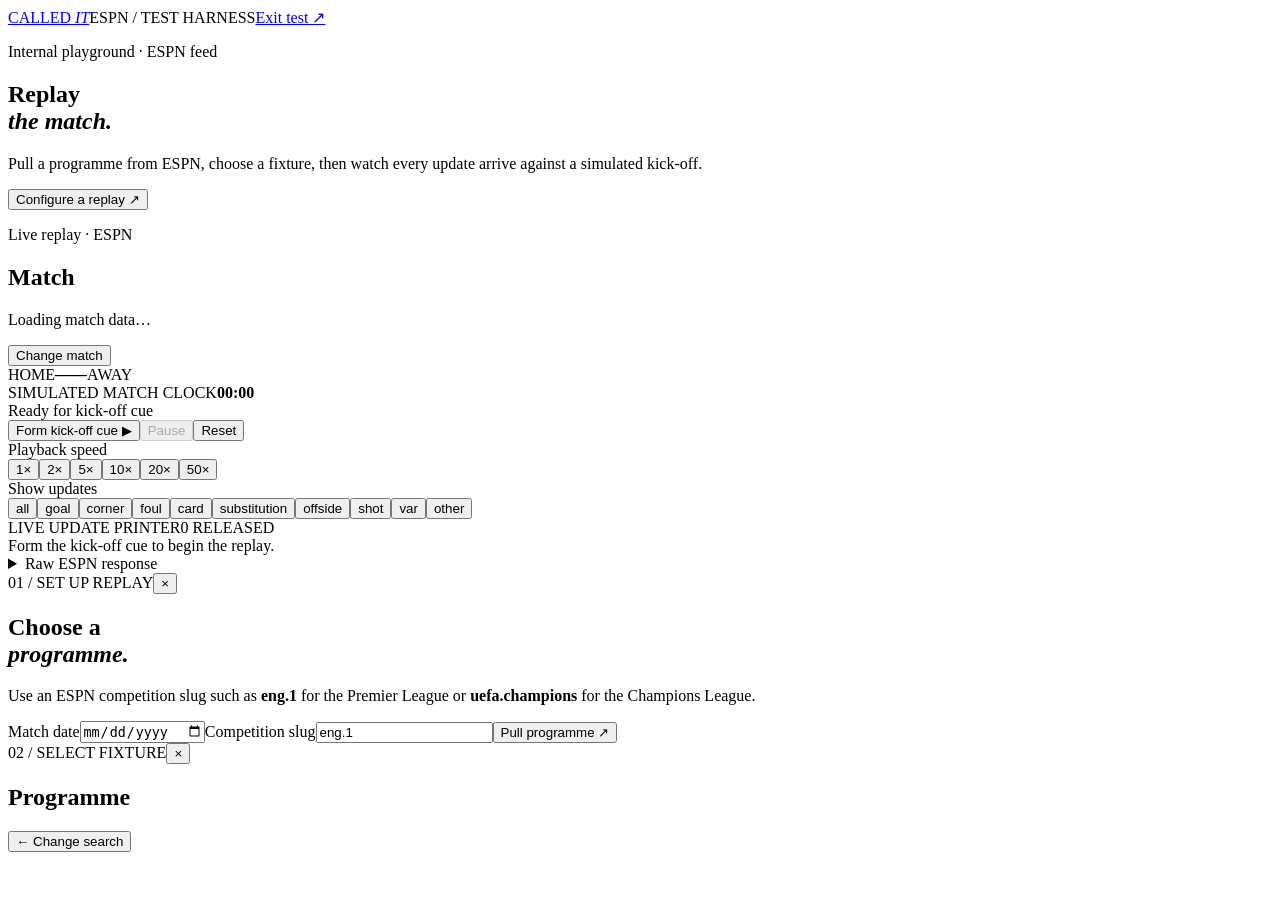
==== test/index.html @ 8f694fe5 "Add ESPN replay test harness" ====
<!doctype html>
<html lang="en">
<head>
<meta charset="utf-8"><meta name="viewport" content="width=device-width,initial-scale=1">
<meta name="theme-color" content="#e8dfcc"><title>Called It — ESPN Test Harness</title>
<link rel="stylesheet" href="/test/test.css">
</head>
<body>
<div class="grain"></div>
<header class="test-head"><a href="/" class="wordmark">CALLED <i>IT</i></a><span>ESPN / TEST HARNESS</span><a href="/" class="back">Exit test ↗</a></header>
<main>
<section class="intro" id="intro">
<p class="eyebrow"><b></b> Internal playground · ESPN feed</p>
<h1>Replay<br><i>the match.</i></h1>
<p class="lede">Pull a programme from ESPN, choose a fixture, then watch every update arrive against a simulated kick-off.</p>
<button class="primary" id="openSetup">Configure a replay <span>↗</span></button>
</section>
<section class="playback hidden" id="playback">
<div class="play-top"><div><p class="eyebrow"><b></b> Live replay · ESPN</p><h2 id="matchTitle">Match</h2><p class="muted" id="matchMeta">Loading match data…</p></div><button class="ghost" id="changeMatch">Change match</button></div>
<div class="scoreline"><span id="homeName">HOME</span><strong><i id="homeScore">–</i><em>—</em><i id="awayScore">–</i></strong><span id="awayName">AWAY</span></div>
<div class="clock-row"><div><span>SIMULATED MATCH CLOCK</span><strong id="matchClock">00:00</strong></div><div class="cue-status" id="cueStatus">Ready for kick-off cue</div></div>
<div class="controls"><button class="primary" id="kickoff">Form kick-off cue <span>▶</span></button><button class="secondary" id="pause" disabled>Pause</button><button class="secondary" id="reset">Reset</button></div>
<div class="speed-row"><span>Playback speed</span><div id="speeds"><button class="selected" data-speed="1">1×</button><button class="" data-speed="2">2×</button><button class="" data-speed="5">5×</button><button class="" data-speed="10">10×</button><button class="" data-speed="20">20×</button><button class="" data-speed="50">50×</button></div></div>
<div class="filter-row"><span>Show updates</span><div id="filters"><button class="selected" data-filter="all">all</button><button class="" data-filter="goal">goal</button><button class="" data-filter="corner">corner</button><button class="" data-filter="foul">foul</button><button class="" data-filter="card">card</button><button class="" data-filter="substitution">substitution</button><button class="" data-filter="offside">offside</button><button class="" data-filter="shot">shot</button><button class="" data-filter="var">var</button><button class="" data-filter="other">other</button></div></div>
<div class="printer-head"><span>LIVE UPDATE PRINTER</span><span id="printerCount">0 RELEASED</span></div>
<div class="printer" id="printer"><div class="empty">Form the kick-off cue to begin the replay.</div></div>
<details class="raw"><summary>Raw ESPN response</summary><pre id="rawData"></pre></details>
</section>
</main>
<div class="modal-layer hidden" id="setupLayer">
<div class="modal" id="setupModal">
<div class="modal-top"><span>01 / SET UP REPLAY</span><button class="close" data-close>×</button></div>
<h2>Choose a<br><i>programme.</i></h2>
<p>Use an ESPN competition slug such as <b>eng.1</b> for the Premier League or <b>uefa.champions</b> for the Champions League.</p>
<form id="setupForm"><label>Match date<input id="dateInput" type="date" required></label><label>Competition slug<input id="leagueInput" value="eng.1" required autocapitalize="none"></label><button class="primary" type="submit">Pull programme <span>↗</span></button></form>
<div class="form-error" id="setupError"></div>
</div>
<div class="modal hidden" id="fixturesModal">
<div class="modal-top"><span>02 / SELECT FIXTURE</span><button class="close" data-close>×</button></div>
<div class="fixture-title"><h2 id="fixtureHeading">Programme</h2><button class="text-button" id="backSetup">← Change search</button></div>
<div id="fixtures" class="fixtures"></div>
<div class="form-error" id="fixtureError"></div>
</div>
</div>
<script src="/test/test.js"></script>
</body>
</html>
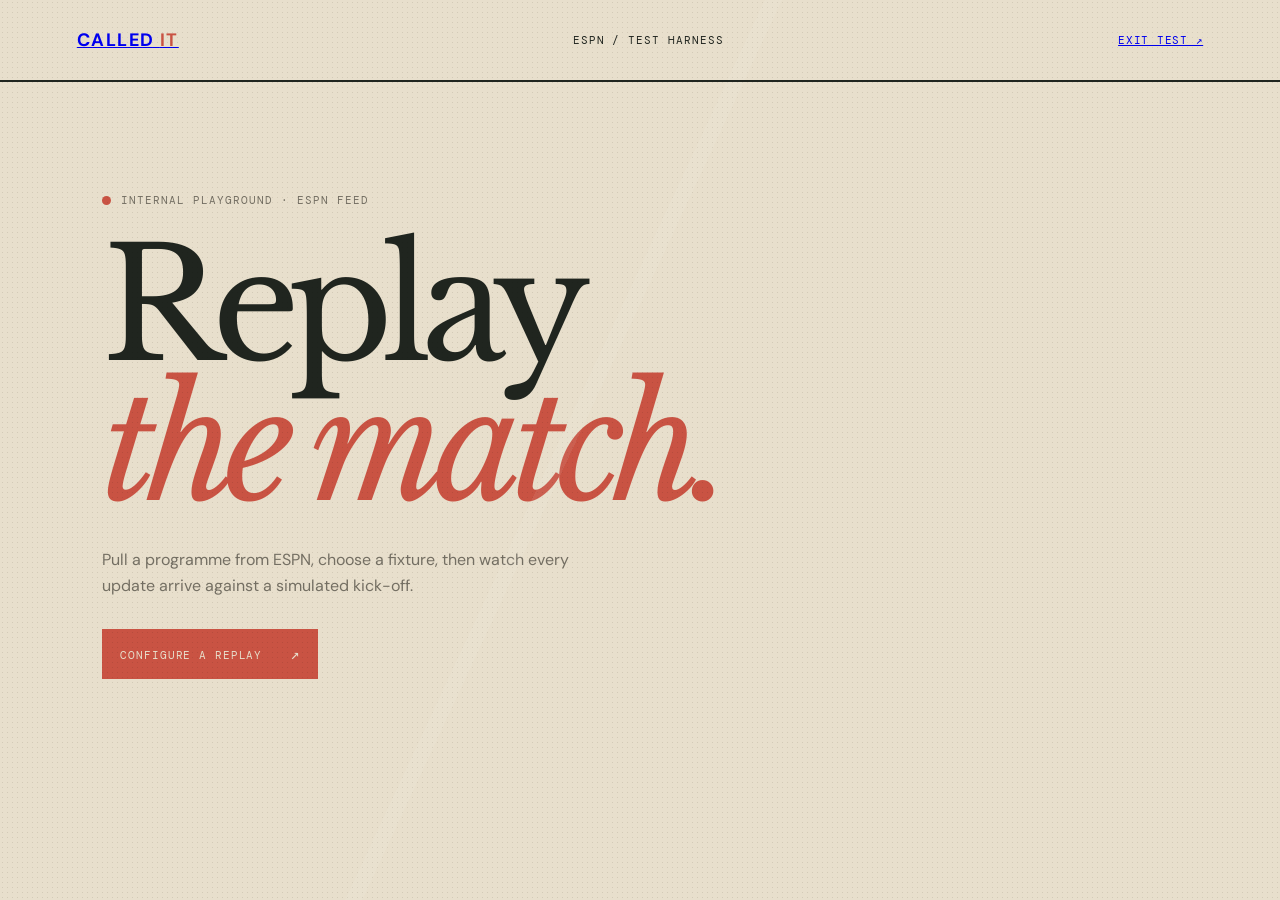
==== commit 7c44f7e8: "Keep replay printer human-readable" ====
--- a/test/index.html
+++ b/test/index.html
@@ -24,7 +24,6 @@
 <div class="filter-row"><span>Show updates</span><div id="filters"><button class="selected" data-filter="all">all</button><button class="" data-filter="goal">goal</button><button class="" data-filter="corner">corner</button><button class="" data-filter="foul">foul</button><button class="" data-filter="card">card</button><button class="" data-filter="substitution">substitution</button><button class="" data-filter="offside">offside</button><button class="" data-filter="shot">shot</button><button class="" data-filter="var">var</button><button class="" data-filter="other">other</button></div></div>
 <div class="printer-head"><span>LIVE UPDATE PRINTER</span><span id="printerCount">0 RELEASED</span></div>
 <div class="printer" id="printer"><div class="empty">Form the kick-off cue to begin the replay.</div></div>
-<details class="raw"><summary>Raw ESPN response</summary><pre id="rawData"></pre></details>
 </section>
 </main>
 <div class="modal-layer hidden" id="setupLayer">
--- a/test/test.css
+++ b/test/test.css
@@ -0,0 +1,2 @@
+@import url('https://fonts.googleapis.com/css2?family=DM+Mono:wght@400;500&family=DM+Sans:wght@500;700&family=Libre+Baskerville:ital,wght@0,400;0,700;1,400&display=swap');
+:root{--paper:#e8dfcc;--ink:#20251f;--green:#344a39;--red:#c95343;--yellow:#e3a847;--muted:#746f63;--panel:#f4eddf}*{box-sizing:border-box}html{scroll-behavior:smooth}body{margin:0;background:var(--paper);color:var(--ink);font-family:'DM Sans',sans-serif}body:before{content:'';position:fixed;inset:0;pointer-events:none;opacity:.14;background-image:radial-gradient(#514c40 .55px,transparent .55px);background-size:5px 5px;mix-blend-mode:multiply;z-index:4}.grain{position:fixed;inset:0;pointer-events:none;opacity:.07;background:linear-gradient(115deg,transparent 0 45%,#fff 45% 46%,transparent 46% 100%);z-index:3}.test-head{height:82px;border-bottom:2px solid var(--ink);display:flex;align-items:center;justify-content:space-between;padding:0 6vw;position:relative;z-index:5;font:11px 'DM Mono',monospace;letter-spacing:.1em}.wordmark{font:700 18px 'DM Sans',sans-serif;letter-spacing:.08em}.wordmark i{color:var(--red);font-style:normal}.back,.ghost,.text-button{font:11px 'DM Mono',monospace;text-transform:uppercase;letter-spacing:.07em}.intro{padding:100px 8vw 150px;max-width:850px}.eyebrow,.printer-head,.speed-row>span,.filter-row>span,.clock-row span,.modal-top,.test-head>span{font:11px 'DM Mono',monospace;text-transform:uppercase;letter-spacing:.09em}.eyebrow{display:flex;gap:10px;align-items:center;color:var(--muted)}.eyebrow b{width:9px;height:9px;border-radius:50%;background:var(--red);display:inline-block}.intro h1{font:400 clamp(4rem,12vw,10rem)/.91 'Libre Baskerville',serif;letter-spacing:-.07em;margin:30px 0}.intro h1 i,.modal h2 i{color:var(--red);font-style:italic}.lede{max-width:480px;color:var(--muted);line-height:1.65;margin:0 0 30px}.primary,.secondary,.ghost,.close{border:1px solid var(--ink);font:11px 'DM Mono',monospace;letter-spacing:.08em;text-transform:uppercase;padding:14px 17px;cursor:pointer}.primary{background:var(--red);color:var(--paper);border-color:var(--red)}.primary span{font-size:15px;margin-left:20px}.secondary{background:var(--green);color:var(--paper);border-color:var(--green)}.secondary:disabled{opacity:.38;cursor:not-allowed}.ghost{background:transparent}.playback{padding:62px 8vw 100px;max-width:1150px;margin:auto}.hidden{display:none!important}.play-top{display:flex;justify-content:space-between;align-items:start;gap:25px}.play-top h2{font:400 clamp(2rem,5vw,4.5rem)/.98 'Libre Baskerville',serif;letter-spacing:-.06em;margin:24px 0 10px}.muted{color:var(--muted);line-height:1.5}.scoreline{display:grid;grid-template-columns:1fr auto 1fr;align-items:center;gap:25px;border-block:2px solid var(--ink);padding:25px 0;margin:45px 0 0;font:12px 'DM Mono',monospace;letter-spacing:.08em;text-transform:uppercase}.scoreline span:last-child{text-align:right}.scoreline strong{display:flex;gap:16px;align-items:center;font:700 40px 'DM Sans',sans-serif}.scoreline i{font-style:normal;color:var(--red)}.scoreline em{font-style:normal;color:var(--muted);font-size:20px}.clock-row{display:flex;align-items:end;justify-content:space-between;padding:22px 0}.clock-row strong{display:block;font:400 clamp(3rem,8vw,6rem)/1 'DM Mono',monospace;letter-spacing:-.08em}.cue-status{font:12px 'DM Mono',monospace;color:var(--red);text-align:right}.controls{display:flex;gap:8px;flex-wrap:wrap}.speed-row,.filter-row{display:flex;align-items:start;gap:22px;padding:23px 0;border-bottom:1px solid #b9ae9a;margin-top:18px}.speed-row>span,.filter-row>span{min-width:150px;padding-top:10px}.speed-row div,.filter-row div{display:flex;gap:6px;flex-wrap:wrap}.speed-row button,.filter-row button{border:1px solid #9c917e;background:transparent;padding:8px 11px;font:11px 'DM Mono',monospace;cursor:pointer}.speed-row button.selected,.filter-row button.selected{background:var(--ink);color:var(--paper);border-color:var(--ink)}.printer-head{display:flex;justify-content:space-between;margin-top:56px;padding:0 0 12px;border-bottom:2px solid var(--ink)}.printer{height:460px;overflow:auto;background:#20251f;color:#e8dfcc;padding:8px 20px;font:13px/1.5 'DM Mono',monospace;box-shadow:8px 8px 0 var(--red)}.printer .empty{color:#889185;padding:28px 0}.print-line{display:grid;grid-template-columns:70px 82px 1fr;gap:12px;padding:12px 0;border-bottom:1px solid #4c5a4a;animation:feed .25s ease-out}.print-line .time{color:var(--yellow)}.print-line .tag{color:#ee8f80;text-transform:uppercase;font-size:10px}.print-line .detail strong{color:#fff}.raw{margin-top:35px;font:12px 'DM Mono',monospace}.raw pre{white-space:pre-wrap;max-height:250px;overflow:auto;background:var(--panel);padding:15px}.modal-layer{position:fixed;inset:0;background:rgba(32,37,31,.64);z-index:10;padding:6vh 18px;overflow:auto}.modal{max-width:620px;margin:auto;background:var(--paper);border:2px solid var(--ink);padding:26px;box-shadow:12px 12px 0 var(--red)}.modal-top{display:flex;justify-content:space-between;align-items:center;border-bottom:1px solid #b9ae9a;padding-bottom:16px;color:var(--red)}.close{padding:2px 9px;font-size:22px;background:transparent;border:0}.modal h2{font:400 clamp(2.8rem,9vw,5rem)/.92 'Libre Baskerville',serif;letter-spacing:-.07em;margin:30px 0 17px}.modal p{color:var(--muted);line-height:1.6}.modal form{display:grid;gap:17px;margin-top:28px}.modal label{font:11px 'DM Mono',monospace;text-transform:uppercase;letter-spacing:.08em}.modal input{display:block;width:100%;background:transparent;border:1px solid var(--ink);padding:13px;margin-top:7px;font:15px 'DM Sans',sans-serif;color:var(--ink)}.form-error{color:var(--red);font:12px 'DM Mono',monospace;margin-top:16px}.fixture-title{display:flex;justify-content:space-between;align-items:end;gap:10px;margin:28px 0 18px}.fixture-title h2{font-size:32px;margin:0}.text-button{background:transparent;border:0;padding:0;cursor:pointer;color:var(--muted)}.fixtures{display:grid;gap:9px;max-height:52vh;overflow:auto}.fixture{display:grid;grid-template-columns:1fr auto;align-items:center;border:1px solid #9c917e;padding:16px;cursor:pointer;background:rgba(244,237,223,.4)}.fixture:hover{background:var(--green);color:var(--paper)}.fixture strong{display:block;font:700 16px 'DM Sans',sans-serif}.fixture small{display:block;color:var(--muted);font:11px 'DM Mono',monospace;margin-top:6px}.fixture:hover small{color:#d8cbb2}.fixture b{font:20px 'DM Mono',monospace;color:var(--red)}.fixture:hover b{color:var(--yellow)}@keyframes feed{from{opacity:0;transform:translateY(-8px)}to{opacity:1;transform:none}}@media(max-width:650px){.test-head{padding:0 18px;height:70px}.test-head>span{display:none}.intro,.playback{padding-left:18px;padding-right:18px}.intro{padding-top:75px;padding-bottom:90px}.play-top{display:block}.play-top .ghost{margin-top:20px}.scoreline{gap:10px;font-size:10px}.scoreline strong{font-size:30px;gap:8px}.clock-row{display:block}.cue-status{text-align:left;margin-top:12px}.speed-row,.filter-row{display:block}.speed-row>span,.filter-row>span{display:block;margin-bottom:12px}.printer{height:400px;padding:8px 12px}.print-line{grid-template-columns:48px 65px 1fr;gap:7px;font-size:11px}.modal-layer{padding:18px}.modal{padding:20px;box-shadow:7px 7px 0 var(--red)}}
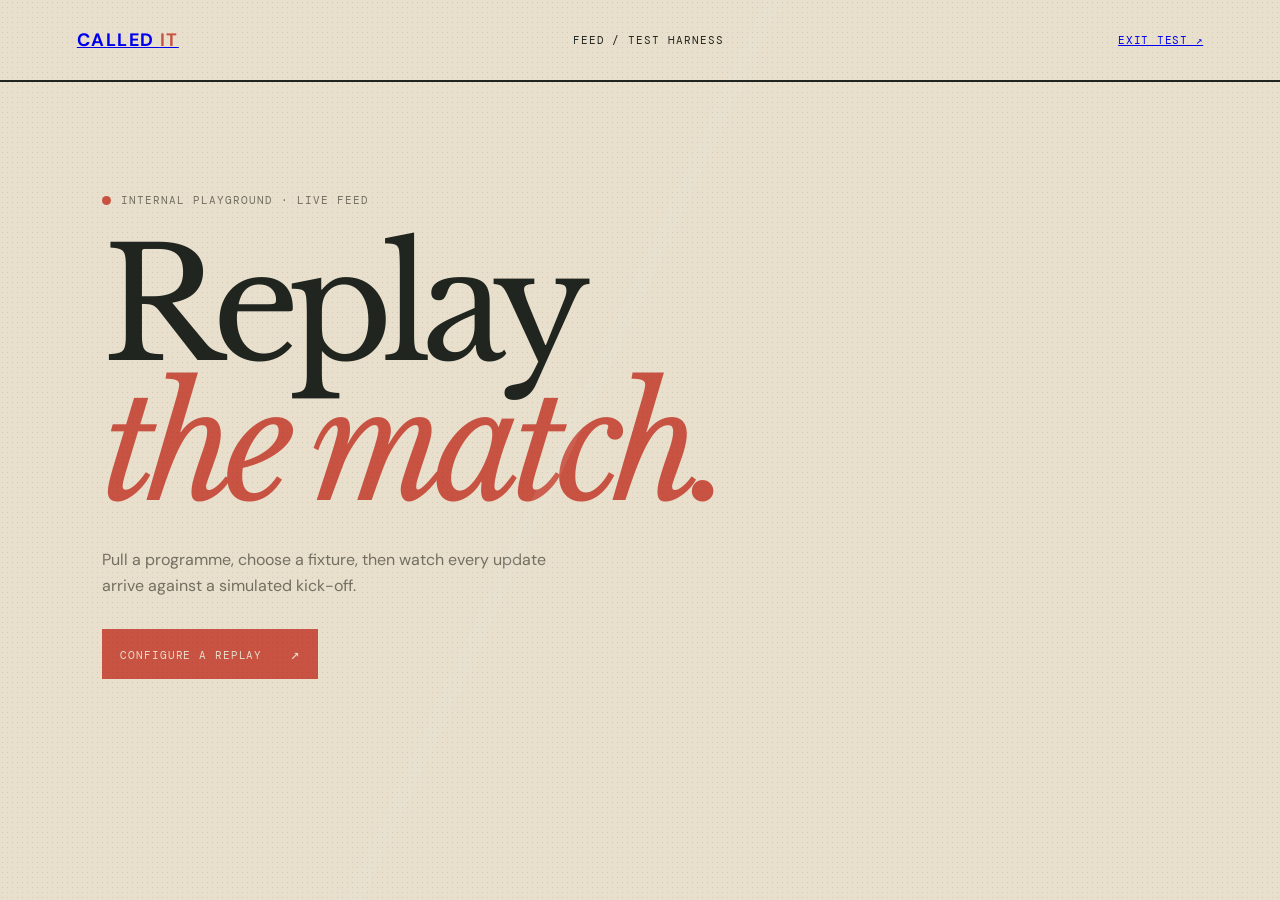
==== commit 2b6ae3ec: "Add Called It header branding" ====
--- a/test/index.html
+++ b/test/index.html
@@ -2,26 +2,27 @@
 <html lang="en">
 <head>
 <meta charset="utf-8"><meta name="viewport" content="width=device-width,initial-scale=1">
-<meta name="theme-color" content="#e8dfcc"><title>Called It — ESPN Test Harness</title>
+<meta name="theme-color" content="#e8dfcc"><title>Called It — Feed Test Harness</title>
 <link rel="stylesheet" href="/test/test.css">
 </head>
 <body>
 <div class="grain"></div>
-<header class="test-head"><a href="/" class="wordmark">CALLED <i>IT</i></a><span>ESPN / TEST HARNESS</span><a href="/" class="back">Exit test ↗</a></header>
+<header class="test-head"><a href="/" class="wordmark">CALLED <i>IT</i></a><span>FEED / TEST HARNESS</span><a href="/" class="back">Exit test ↗</a></header>
 <main>
 <section class="intro" id="intro">
-<p class="eyebrow"><b></b> Internal playground · ESPN feed</p>
+<p class="eyebrow"><b></b> Internal playground · live feed</p>
 <h1>Replay<br><i>the match.</i></h1>
-<p class="lede">Pull a programme from ESPN, choose a fixture, then watch every update arrive against a simulated kick-off.</p>
+<p class="lede">Pull a programme, choose a fixture, then watch every update arrive against a simulated kick-off.</p>
 <button class="primary" id="openSetup">Configure a replay <span>↗</span></button>
 </section>
 <section class="playback hidden" id="playback">
-<div class="play-top"><div><p class="eyebrow"><b></b> Live replay · ESPN</p><h2 id="matchTitle">Match</h2><p class="muted" id="matchMeta">Loading match data…</p></div><button class="ghost" id="changeMatch">Change match</button></div>
+<div class="play-top"><div><p class="eyebrow"><b></b> Live replay</p><h2 id="matchTitle">Match</h2><p class="muted" id="matchMeta">Loading match data…</p></div><button class="ghost" id="changeMatch">Change match</button></div>
 <div class="scoreline"><span id="homeName">HOME</span><strong><i id="homeScore">–</i><em>—</em><i id="awayScore">–</i></strong><span id="awayName">AWAY</span></div>
+<div class="provenance" id="provenance"></div>
 <div class="clock-row"><div><span>SIMULATED MATCH CLOCK</span><strong id="matchClock">00:00</strong></div><div class="cue-status" id="cueStatus">Ready for kick-off cue</div></div>
-<div class="controls"><button class="primary" id="kickoff">Form kick-off cue <span>▶</span></button><button class="secondary" id="pause" disabled>Pause</button><button class="secondary" id="reset">Reset</button></div>
+<div class="controls"><button class="primary" id="kickoff">Form kick-off cue <span>▶</span></button><button class="secondary" id="pause" disabled>Pause</button><button class="secondary" id="reset">Reset</button><button class="secondary" id="createRoom">Create prediction room ↗</button></div>
 <div class="speed-row"><span>Playback speed</span><div id="speeds"><button class="selected" data-speed="1">1×</button><button class="" data-speed="2">2×</button><button class="" data-speed="5">5×</button><button class="" data-speed="10">10×</button><button class="" data-speed="20">20×</button><button class="" data-speed="50">50×</button></div></div>
-<div class="filter-row"><span>Show updates</span><div id="filters"><button class="selected" data-filter="all">all</button><button class="" data-filter="goal">goal</button><button class="" data-filter="corner">corner</button><button class="" data-filter="foul">foul</button><button class="" data-filter="card">card</button><button class="" data-filter="substitution">substitution</button><button class="" data-filter="offside">offside</button><button class="" data-filter="shot">shot</button><button class="" data-filter="var">var</button><button class="" data-filter="other">other</button></div></div>
+<div class="filter-row"><span>Show updates</span><div id="filters"><button class="selected" data-filter="all">all</button><button class="" data-filter="goal">goal</button><button class="" data-filter="goal-kick">goal kick</button><button class="" data-filter="corner">corner</button><button class="" data-filter="foul">foul</button><button class="" data-filter="card">card</button><button class="" data-filter="substitution">substitution</button><button class="" data-filter="offside">offside</button><button class="" data-filter="shot">shot</button><button class="" data-filter="var">var</button><button class="" data-filter="other">other</button></div></div>
 <div class="printer-head"><span>LIVE UPDATE PRINTER</span><span id="printerCount">0 RELEASED</span></div>
 <div class="printer" id="printer"><div class="empty">Form the kick-off cue to begin the replay.</div></div>
 </section>
@@ -30,8 +31,20 @@
 <div class="modal" id="setupModal">
 <div class="modal-top"><span>01 / SET UP REPLAY</span><button class="close" data-close>×</button></div>
 <h2>Choose a<br><i>programme.</i></h2>
-<p>Use an ESPN competition slug such as <b>eng.1</b> for the Premier League or <b>uefa.champions</b> for the Champions League.</p>
-<form id="setupForm"><label>Match date<input id="dateInput" type="date" required></label><label>Competition slug<input id="leagueInput" value="eng.1" required autocapitalize="none"></label><button class="primary" type="submit">Pull programme <span>↗</span></button></form>
+<p>Choose the competition in plain English. Internal competition codes are handled automatically.</p>
+<form id="setupForm"><label>Match date<input id="dateInput" type="date" required></label><label>Competition<select id="leagueInput" required>
+<option value="eng.1" selected>England · Premier League</option><option value="eng.2">England · Championship</option><option value="eng.3">England · League One</option><option value="eng.4">England · League Two</option><option value="eng.fa">England · FA Cup</option><option value="eng.league_cup">England · Carabao Cup</option><option value="eng.w.1">England · Women’s Super League</option>
+<option value="sco.1">Scotland · Premiership</option><option value="sco.2">Scotland · Championship</option>
+<option value="esp.1">Spain · LaLiga</option><option value="esp.2">Spain · LaLiga 2</option><option value="esp.copa_del_rey">Spain · Copa del Rey</option>
+<option value="ger.1">Germany · Bundesliga</option><option value="ger.2">Germany · 2. Bundesliga</option><option value="ger.dfb_pokal">Germany · German Cup</option>
+<option value="ita.1">Italy · Serie A</option><option value="ita.2">Italy · Serie B</option><option value="ita.coppa_italia">Italy · Coppa Italia</option>
+<option value="fra.1">France · Ligue 1</option><option value="fra.2">France · Ligue 2</option>
+<option value="ned.1">Netherlands · Eredivisie</option><option value="por.1">Portugal · Primeira Liga</option><option value="bel.1">Belgium · Pro League</option><option value="tur.1">Turkey · Super Lig</option>
+<option value="uefa.champions">Europe · Champions League</option><option value="uefa.europa">Europe · Europa League</option><option value="uefa.europa.conf">Europe · Conference League</option><option value="uefa.wchampions">Europe · Women’s Champions League</option><option value="uefa.nations">Europe · Nations League</option>
+<option value="usa.1">USA · MLS</option><option value="usa.nwsl">USA · NWSL</option><option value="mex.1">Mexico · Liga MX</option><option value="conmebol.libertadores">South America · Libertadores</option><option value="conmebol.sudamericana">South America · Sudamericana</option>
+<option value="aus.1">Australia · A-League Men</option><option value="aus.w.1">Australia · A-League Women</option><option value="jpn.1">Japan · J.League</option><option value="ksa.1">Saudi Arabia · Pro League</option><option value="ind.1">India · Super League</option>
+<option value="fifa.world">International · World Cup</option><option value="fifa.wwc">International · Women’s World Cup</option><option value="fifa.friendly">International · Friendlies</option>
+</select></label><button class="primary" type="submit">Pull programme <span>↗</span></button></form>
 <div class="form-error" id="setupError"></div>
 </div>
 <div class="modal hidden" id="fixturesModal">
@@ -43,4 +56,4 @@
 </div>
 <script src="/test/test.js"></script>
 </body>
-</html>+</html>
--- a/test/test.css
+++ b/test/test.css
@@ -1,2 +1,3 @@
 @import url('https://fonts.googleapis.com/css2?family=DM+Mono:wght@400;500&family=DM+Sans:wght@500;700&family=Libre+Baskerville:ital,wght@0,400;0,700;1,400&display=swap');
-:root{--paper:#e8dfcc;--ink:#20251f;--green:#344a39;--red:#c95343;--yellow:#e3a847;--muted:#746f63;--panel:#f4eddf}*{box-sizing:border-box}html{scroll-behavior:smooth}body{margin:0;background:var(--paper);color:var(--ink);font-family:'DM Sans',sans-serif}body:before{content:'';position:fixed;inset:0;pointer-events:none;opacity:.14;background-image:radial-gradient(#514c40 .55px,transparent .55px);background-size:5px 5px;mix-blend-mode:multiply;z-index:4}.grain{position:fixed;inset:0;pointer-events:none;opacity:.07;background:linear-gradient(115deg,transparent 0 45%,#fff 45% 46%,transparent 46% 100%);z-index:3}.test-head{height:82px;border-bottom:2px solid var(--ink);display:flex;align-items:center;justify-content:space-between;padding:0 6vw;position:relative;z-index:5;font:11px 'DM Mono',monospace;letter-spacing:.1em}.wordmark{font:700 18px 'DM Sans',sans-serif;letter-spacing:.08em}.wordmark i{color:var(--red);font-style:normal}.back,.ghost,.text-button{font:11px 'DM Mono',monospace;text-transform:uppercase;letter-spacing:.07em}.intro{padding:100px 8vw 150px;max-width:850px}.eyebrow,.printer-head,.speed-row>span,.filter-row>span,.clock-row span,.modal-top,.test-head>span{font:11px 'DM Mono',monospace;text-transform:uppercase;letter-spacing:.09em}.eyebrow{display:flex;gap:10px;align-items:center;color:var(--muted)}.eyebrow b{width:9px;height:9px;border-radius:50%;background:var(--red);display:inline-block}.intro h1{font:400 clamp(4rem,12vw,10rem)/.91 'Libre Baskerville',serif;letter-spacing:-.07em;margin:30px 0}.intro h1 i,.modal h2 i{color:var(--red);font-style:italic}.lede{max-width:480px;color:var(--muted);line-height:1.65;margin:0 0 30px}.primary,.secondary,.ghost,.close{border:1px solid var(--ink);font:11px 'DM Mono',monospace;letter-spacing:.08em;text-transform:uppercase;padding:14px 17px;cursor:pointer}.primary{background:var(--red);color:var(--paper);border-color:var(--red)}.primary span{font-size:15px;margin-left:20px}.secondary{background:var(--green);color:var(--paper);border-color:var(--green)}.secondary:disabled{opacity:.38;cursor:not-allowed}.ghost{background:transparent}.playback{padding:62px 8vw 100px;max-width:1150px;margin:auto}.hidden{display:none!important}.play-top{display:flex;justify-content:space-between;align-items:start;gap:25px}.play-top h2{font:400 clamp(2rem,5vw,4.5rem)/.98 'Libre Baskerville',serif;letter-spacing:-.06em;margin:24px 0 10px}.muted{color:var(--muted);line-height:1.5}.scoreline{display:grid;grid-template-columns:1fr auto 1fr;align-items:center;gap:25px;border-block:2px solid var(--ink);padding:25px 0;margin:45px 0 0;font:12px 'DM Mono',monospace;letter-spacing:.08em;text-transform:uppercase}.scoreline span:last-child{text-align:right}.scoreline strong{display:flex;gap:16px;align-items:center;font:700 40px 'DM Sans',sans-serif}.scoreline i{font-style:normal;color:var(--red)}.scoreline em{font-style:normal;color:var(--muted);font-size:20px}.clock-row{display:flex;align-items:end;justify-content:space-between;padding:22px 0}.clock-row strong{display:block;font:400 clamp(3rem,8vw,6rem)/1 'DM Mono',monospace;letter-spacing:-.08em}.cue-status{font:12px 'DM Mono',monospace;color:var(--red);text-align:right}.controls{display:flex;gap:8px;flex-wrap:wrap}.speed-row,.filter-row{display:flex;align-items:start;gap:22px;padding:23px 0;border-bottom:1px solid #b9ae9a;margin-top:18px}.speed-row>span,.filter-row>span{min-width:150px;padding-top:10px}.speed-row div,.filter-row div{display:flex;gap:6px;flex-wrap:wrap}.speed-row button,.filter-row button{border:1px solid #9c917e;background:transparent;padding:8px 11px;font:11px 'DM Mono',monospace;cursor:pointer}.speed-row button.selected,.filter-row button.selected{background:var(--ink);color:var(--paper);border-color:var(--ink)}.printer-head{display:flex;justify-content:space-between;margin-top:56px;padding:0 0 12px;border-bottom:2px solid var(--ink)}.printer{height:460px;overflow:auto;background:#20251f;color:#e8dfcc;padding:8px 20px;font:13px/1.5 'DM Mono',monospace;box-shadow:8px 8px 0 var(--red)}.printer .empty{color:#889185;padding:28px 0}.print-line{display:grid;grid-template-columns:70px 82px 1fr;gap:12px;padding:12px 0;border-bottom:1px solid #4c5a4a;animation:feed .25s ease-out}.print-line .time{color:var(--yellow)}.print-line .tag{color:#ee8f80;text-transform:uppercase;font-size:10px}.print-line .detail strong{color:#fff}.raw{margin-top:35px;font:12px 'DM Mono',monospace}.raw pre{white-space:pre-wrap;max-height:250px;overflow:auto;background:var(--panel);padding:15px}.modal-layer{position:fixed;inset:0;background:rgba(32,37,31,.64);z-index:10;padding:6vh 18px;overflow:auto}.modal{max-width:620px;margin:auto;background:var(--paper);border:2px solid var(--ink);padding:26px;box-shadow:12px 12px 0 var(--red)}.modal-top{display:flex;justify-content:space-between;align-items:center;border-bottom:1px solid #b9ae9a;padding-bottom:16px;color:var(--red)}.close{padding:2px 9px;font-size:22px;background:transparent;border:0}.modal h2{font:400 clamp(2.8rem,9vw,5rem)/.92 'Libre Baskerville',serif;letter-spacing:-.07em;margin:30px 0 17px}.modal p{color:var(--muted);line-height:1.6}.modal form{display:grid;gap:17px;margin-top:28px}.modal label{font:11px 'DM Mono',monospace;text-transform:uppercase;letter-spacing:.08em}.modal input{display:block;width:100%;background:transparent;border:1px solid var(--ink);padding:13px;margin-top:7px;font:15px 'DM Sans',sans-serif;color:var(--ink)}.form-error{color:var(--red);font:12px 'DM Mono',monospace;margin-top:16px}.fixture-title{display:flex;justify-content:space-between;align-items:end;gap:10px;margin:28px 0 18px}.fixture-title h2{font-size:32px;margin:0}.text-button{background:transparent;border:0;padding:0;cursor:pointer;color:var(--muted)}.fixtures{display:grid;gap:9px;max-height:52vh;overflow:auto}.fixture{display:grid;grid-template-columns:1fr auto;align-items:center;border:1px solid #9c917e;padding:16px;cursor:pointer;background:rgba(244,237,223,.4)}.fixture:hover{background:var(--green);color:var(--paper)}.fixture strong{display:block;font:700 16px 'DM Sans',sans-serif}.fixture small{display:block;color:var(--muted);font:11px 'DM Mono',monospace;margin-top:6px}.fixture:hover small{color:#d8cbb2}.fixture b{font:20px 'DM Mono',monospace;color:var(--red)}.fixture:hover b{color:var(--yellow)}@keyframes feed{from{opacity:0;transform:translateY(-8px)}to{opacity:1;transform:none}}@media(max-width:650px){.test-head{padding:0 18px;height:70px}.test-head>span{display:none}.intro,.playback{padding-left:18px;padding-right:18px}.intro{padding-top:75px;padding-bottom:90px}.play-top{display:block}.play-top .ghost{margin-top:20px}.scoreline{gap:10px;font-size:10px}.scoreline strong{font-size:30px;gap:8px}.clock-row{display:block}.cue-status{text-align:left;margin-top:12px}.speed-row,.filter-row{display:block}.speed-row>span,.filter-row>span{display:block;margin-bottom:12px}.printer{height:400px;padding:8px 12px}.print-line{grid-template-columns:48px 65px 1fr;gap:7px;font-size:11px}.modal-layer{padding:18px}.modal{padding:20px;box-shadow:7px 7px 0 var(--red)}}+:root{--paper:#e8dfcc;--ink:#20251f;--green:#344a39;--red:#c95343;--yellow:#e3a847;--muted:#746f63;--panel:#f4eddf}*{box-sizing:border-box}html{scroll-behavior:smooth}body{margin:0;background:var(--paper);color:var(--ink);font-family:'DM Sans',sans-serif}body:before{content:'';position:fixed;inset:0;pointer-events:none;opacity:.14;background-image:radial-gradient(#514c40 .55px,transparent .55px);background-size:5px 5px;mix-blend-mode:multiply;z-index:4}.grain{position:fixed;inset:0;pointer-events:none;opacity:.07;background:linear-gradient(115deg,transparent 0 45%,#fff 45% 46%,transparent 46% 100%);z-index:3}.test-head{height:82px;border-bottom:2px solid var(--ink);display:flex;align-items:center;justify-content:space-between;padding:0 6vw;position:relative;z-index:5;font:11px 'DM Mono',monospace;letter-spacing:.1em}.wordmark{font:700 18px 'DM Sans',sans-serif;letter-spacing:.08em}.wordmark i{color:var(--red);font-style:normal}.back,.ghost,.text-button{font:11px 'DM Mono',monospace;text-transform:uppercase;letter-spacing:.07em}.intro{padding:100px 8vw 150px;max-width:850px}.eyebrow,.printer-head,.speed-row>span,.filter-row>span,.clock-row span,.modal-top,.test-head>span{font:11px 'DM Mono',monospace;text-transform:uppercase;letter-spacing:.09em}.eyebrow{display:flex;gap:10px;align-items:center;color:var(--muted)}.eyebrow b{width:9px;height:9px;border-radius:50%;background:var(--red);display:inline-block}.intro h1{font:400 clamp(4rem,12vw,10rem)/.91 'Libre Baskerville',serif;letter-spacing:-.07em;margin:30px 0}.intro h1 i,.modal h2 i{color:var(--red);font-style:italic}.lede{max-width:480px;color:var(--muted);line-height:1.65;margin:0 0 30px}.primary,.secondary,.ghost,.close{border:1px solid var(--ink);font:11px 'DM Mono',monospace;letter-spacing:.08em;text-transform:uppercase;padding:14px 17px;cursor:pointer}.primary{background:var(--red);color:var(--paper);border-color:var(--red)}.primary span{font-size:15px;margin-left:20px}.secondary{background:var(--green);color:var(--paper);border-color:var(--green)}.secondary:disabled{opacity:.38;cursor:not-allowed}.ghost{background:transparent}.playback{padding:62px 8vw 100px;max-width:1150px;margin:auto}.hidden{display:none!important}.play-top{display:flex;justify-content:space-between;align-items:start;gap:25px}.play-top h2{font:400 clamp(2rem,5vw,4.5rem)/.98 'Libre Baskerville',serif;letter-spacing:-.06em;margin:24px 0 10px}.muted{color:var(--muted);line-height:1.5}.scoreline{display:grid;grid-template-columns:1fr auto 1fr;align-items:center;gap:25px;border-block:2px solid var(--ink);padding:25px 0;margin:45px 0 0;font:12px 'DM Mono',monospace;letter-spacing:.08em;text-transform:uppercase}.scoreline span:last-child{text-align:right}.scoreline strong{display:flex;gap:16px;align-items:center;font:700 40px 'DM Sans',sans-serif}.scoreline i{font-style:normal;color:var(--red)}.scoreline em{font-style:normal;color:var(--muted);font-size:20px}.clock-row{display:flex;align-items:end;justify-content:space-between;padding:22px 0}.clock-row strong{display:block;font:400 clamp(3rem,8vw,6rem)/1 'DM Mono',monospace;letter-spacing:-.08em}.cue-status{font:12px 'DM Mono',monospace;color:var(--red);text-align:right}.controls{display:flex;gap:8px;flex-wrap:wrap}.speed-row,.filter-row{display:flex;align-items:start;gap:22px;padding:23px 0;border-bottom:1px solid #b9ae9a;margin-top:18px}.speed-row>span,.filter-row>span{min-width:150px;padding-top:10px}.speed-row div,.filter-row div{display:flex;gap:6px;flex-wrap:wrap}.speed-row button,.filter-row button{border:1px solid #9c917e;background:transparent;padding:8px 11px;font:11px 'DM Mono',monospace;cursor:pointer}.speed-row button.selected,.filter-row button.selected{background:var(--ink);color:var(--paper);border-color:var(--ink)}.printer-head{display:flex;justify-content:space-between;margin-top:56px;padding:0 0 12px;border-bottom:2px solid var(--ink)}.printer{height:460px;overflow:auto;background:#20251f;color:#e8dfcc;padding:8px 20px;font:13px/1.5 'DM Mono',monospace;box-shadow:8px 8px 0 var(--red)}.printer .empty{color:#889185;padding:28px 0}.print-line{display:grid;grid-template-columns:70px 82px 1fr;gap:12px;padding:12px 0;min-height:46px;border-bottom:1px solid #4c5a4a;animation:feed .25s ease-out;color:#e8dfcc!important;visibility:visible!important;opacity:1}.print-line span{color:#e8dfcc!important}.print-line .time{color:var(--yellow)!important}.print-line .tag{color:#ee8f80!important;text-transform:uppercase;font-size:10px}.print-line .detail{color:#e8dfcc!important}.print-line .detail strong{color:#fff!important}.raw{margin-top:35px;font:12px 'DM Mono',monospace}.raw pre{white-space:pre-wrap;max-height:250px;overflow:auto;background:var(--panel);padding:15px}.modal-layer{position:fixed;inset:0;background:rgba(32,37,31,.64);z-index:10;padding:6vh 18px;overflow:auto}.modal{max-width:620px;margin:auto;background:var(--paper);border:2px solid var(--ink);padding:26px;box-shadow:12px 12px 0 var(--red)}.modal-top{display:flex;justify-content:space-between;align-items:center;border-bottom:1px solid #b9ae9a;padding-bottom:16px;color:var(--red)}.close{padding:2px 9px;font-size:22px;background:transparent;border:0}.modal h2{font:400 clamp(2.8rem,9vw,5rem)/.92 'Libre Baskerville',serif;letter-spacing:-.07em;margin:30px 0 17px}.modal p{color:var(--muted);line-height:1.6}.modal form{display:grid;gap:17px;margin-top:28px}.modal label{font:11px 'DM Mono',monospace;text-transform:uppercase;letter-spacing:.08em}.modal input,.modal select{display:block;width:100%;background:transparent;border:1px solid var(--ink);padding:13px;margin-top:7px;font:15px 'DM Sans',sans-serif;color:var(--ink)}.modal select{appearance:auto}.form-error{color:var(--red);font:12px 'DM Mono',monospace;margin-top:16px}.fixture-title{display:flex;justify-content:space-between;align-items:end;gap:10px;margin:28px 0 18px}.fixture-title h2{font-size:32px;margin:0}.text-button{background:transparent;border:0;padding:0;cursor:pointer;color:var(--muted)}.fixtures{display:grid;gap:9px;max-height:52vh;overflow:auto}.fixture{display:grid;grid-template-columns:1fr auto;align-items:center;border:1px solid #9c917e;padding:16px;cursor:pointer;background:rgba(244,237,223,.4)}.fixture:hover{background:var(--green);color:var(--paper)}.fixture strong{display:block;font:700 16px 'DM Sans',sans-serif}.fixture small{display:block;color:var(--muted);font:11px 'DM Mono',monospace;margin-top:6px}.fixture:hover small{color:#d8cbb2}.fixture b{font:20px 'DM Mono',monospace;color:var(--red)}.fixture:hover b{color:var(--yellow)}@keyframes feed{from{opacity:0;transform:translateY(-8px)}to{opacity:1;transform:none}}@media(max-width:650px){.test-head{padding:0 18px;height:70px}.test-head>span{display:none}.intro,.playback{padding-left:18px;padding-right:18px}.intro{padding-top:75px;padding-bottom:90px}.play-top{display:block}.play-top .ghost{margin-top:20px}.scoreline{gap:10px;font-size:10px}.scoreline strong{font-size:30px;gap:8px}.clock-row{display:block}.cue-status{text-align:left;margin-top:12px}.speed-row,.filter-row{display:block}.speed-row>span,.filter-row>span{display:block;margin-bottom:12px}.printer{height:400px;padding:8px 12px}.print-line{grid-template-columns:48px 65px 1fr;gap:7px;font-size:11px}.modal-layer{padding:18px}.modal{padding:20px;box-shadow:7px 7px 0 var(--red)}}
+ .provenance{display:flex;flex-wrap:wrap;gap:8px;margin:24px 0 0;padding:14px;background:var(--panel);border:1px solid #b9ae9a;font:11px 'DM Mono',monospace;text-transform:uppercase;letter-spacing:.04em}.provenance b{width:100%;color:var(--red)}.provenance span{padding-right:10px;border-right:1px solid #b9ae9a}
